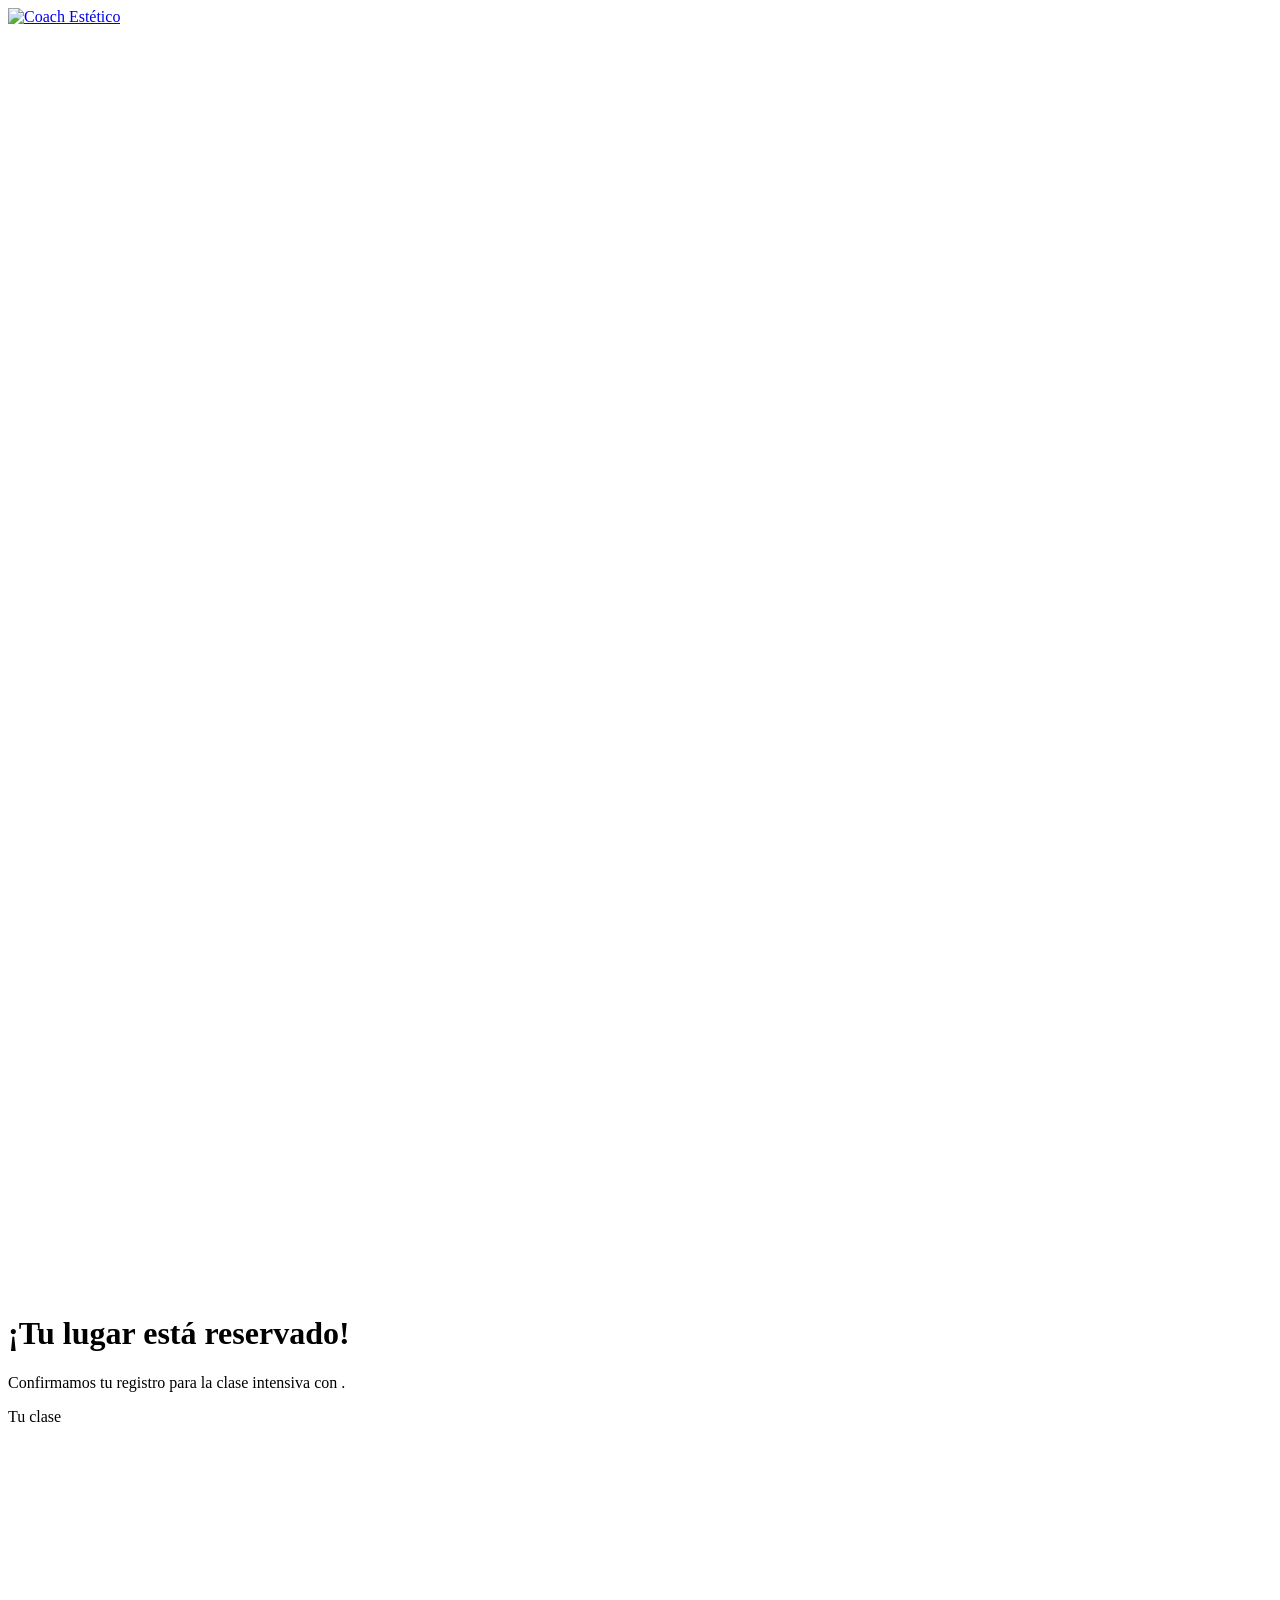
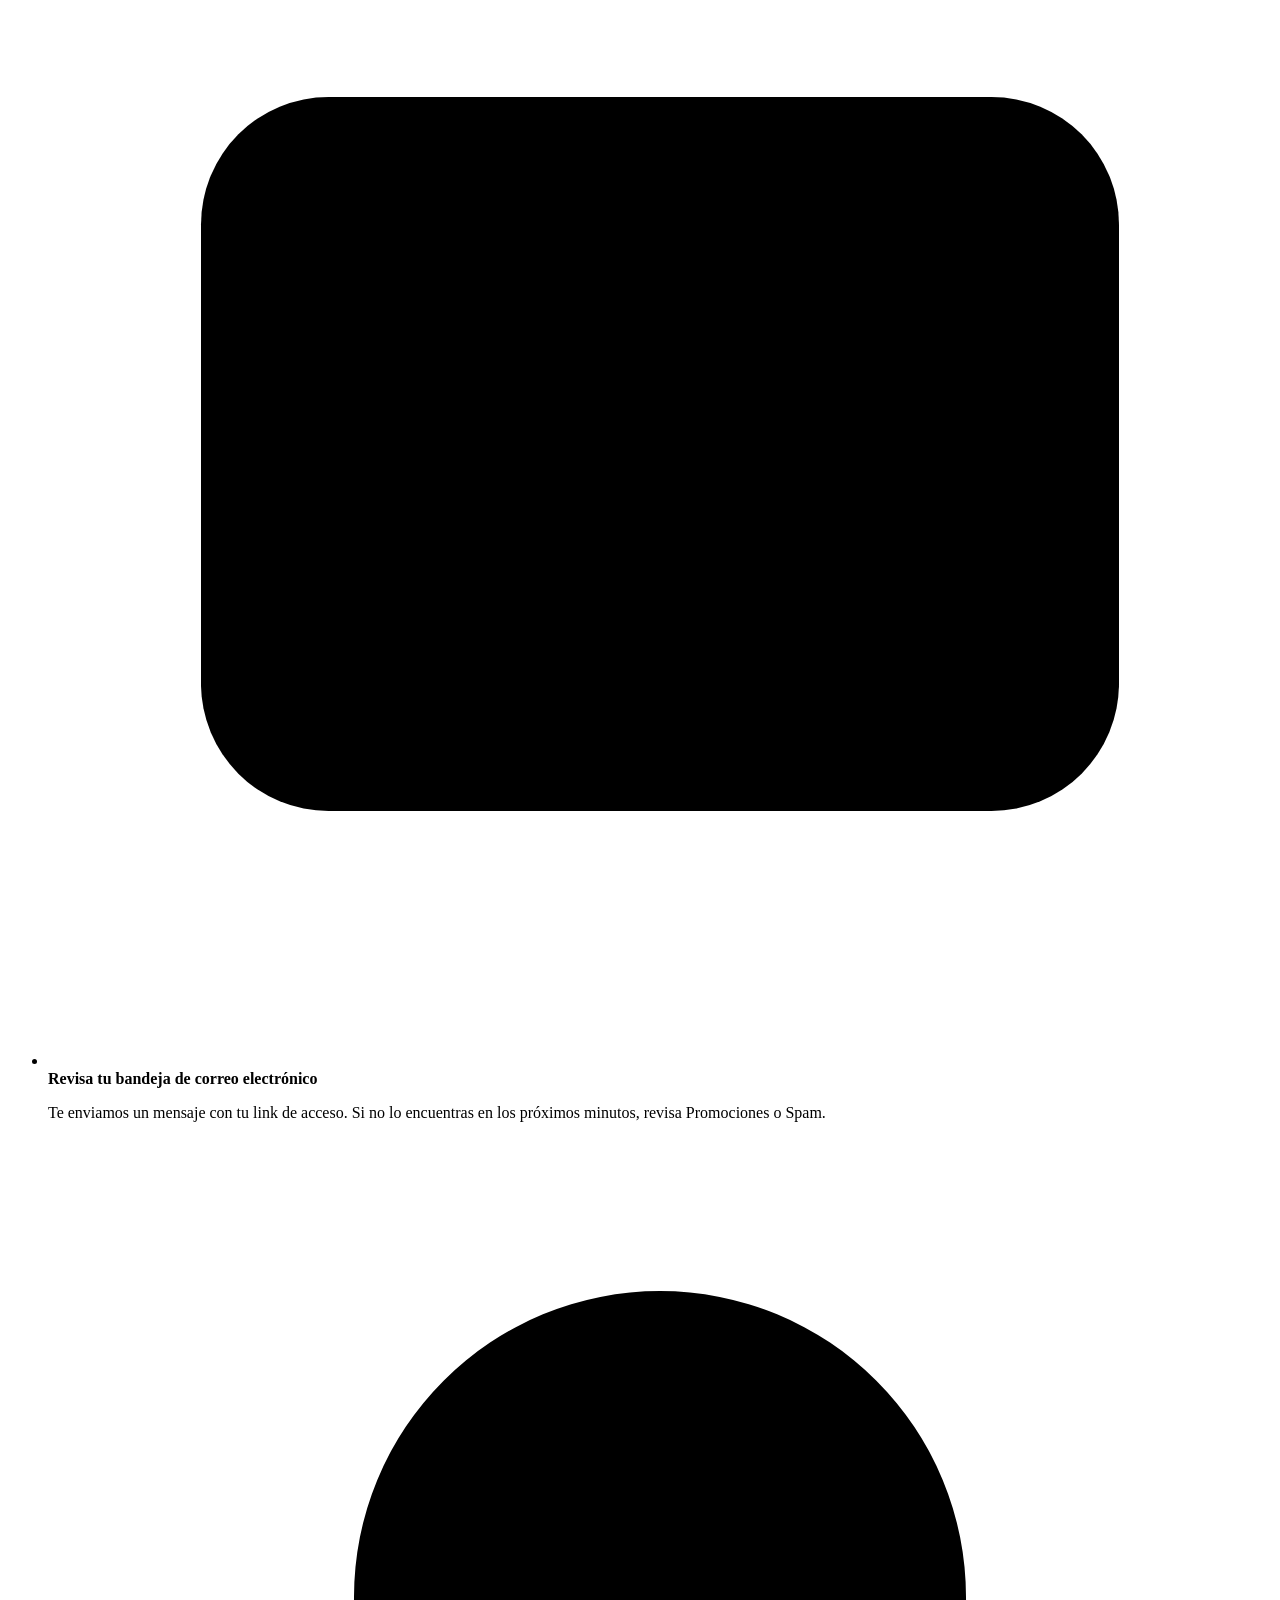
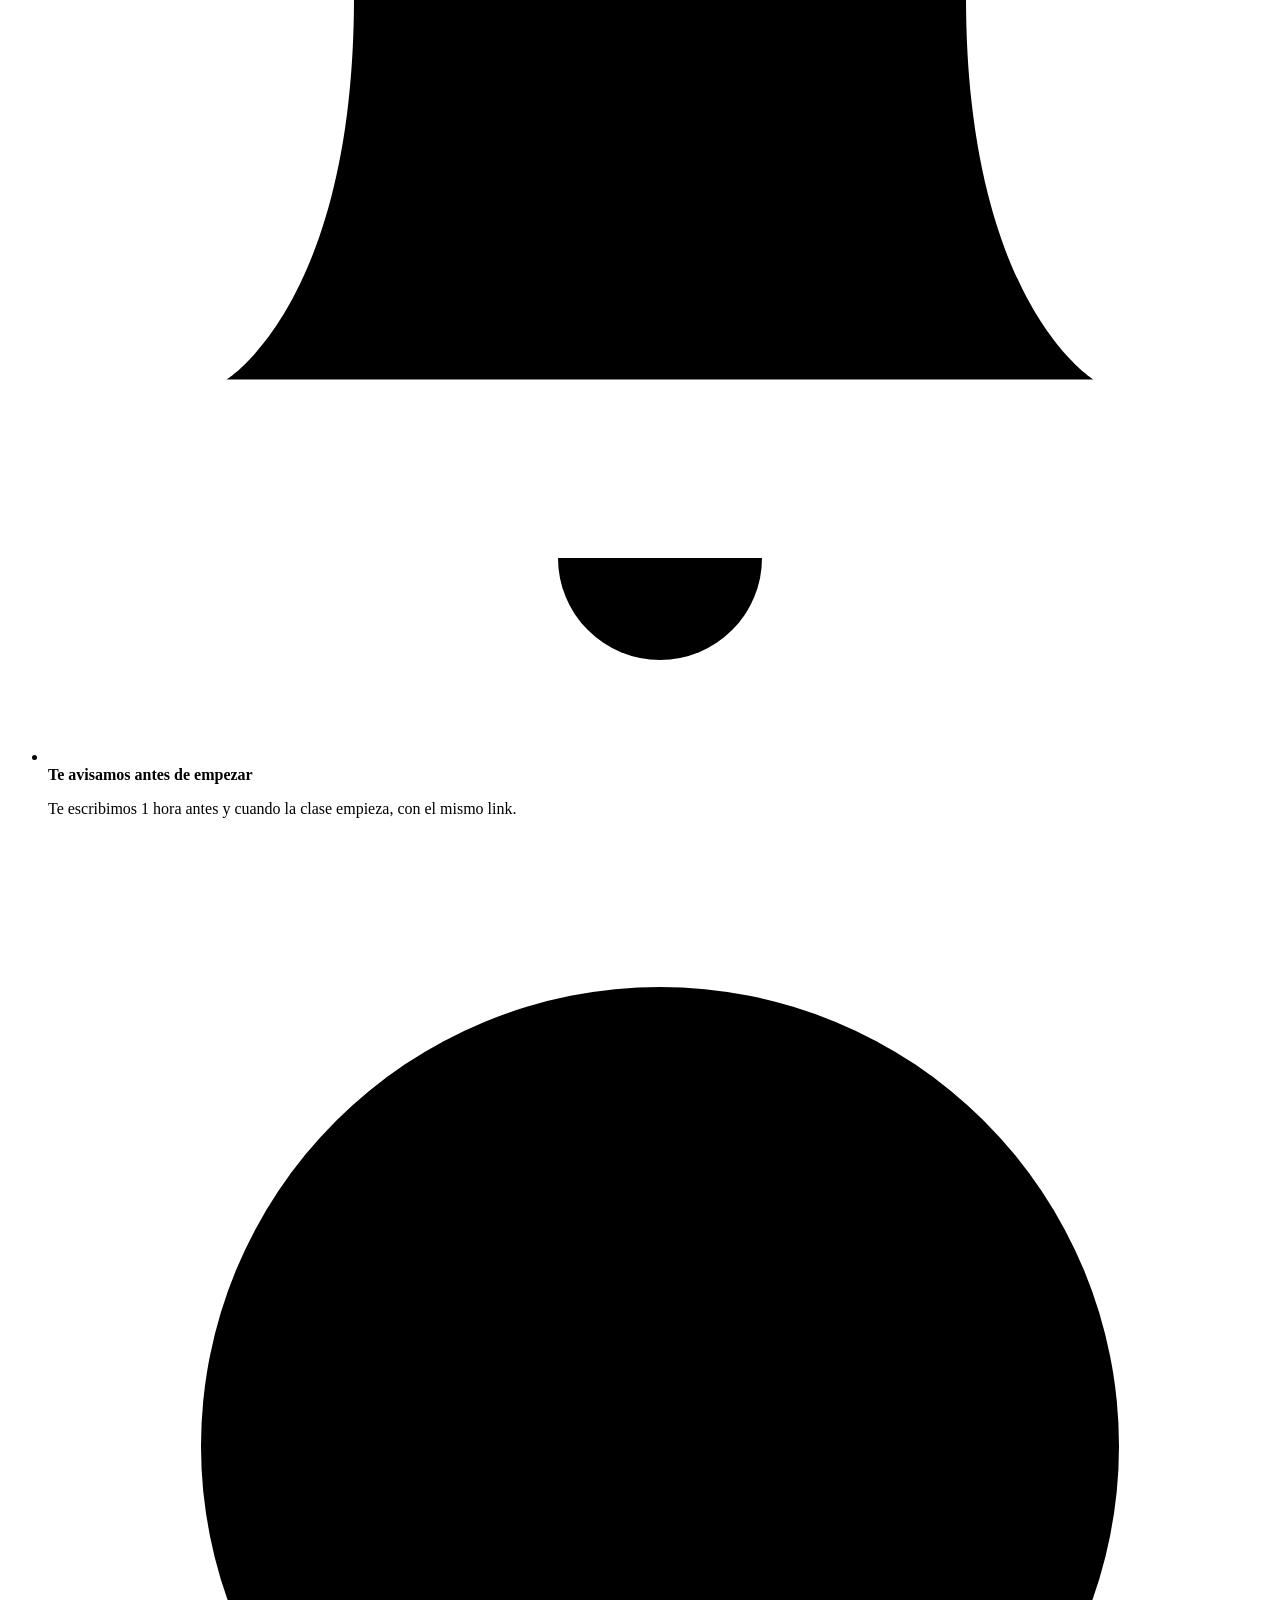
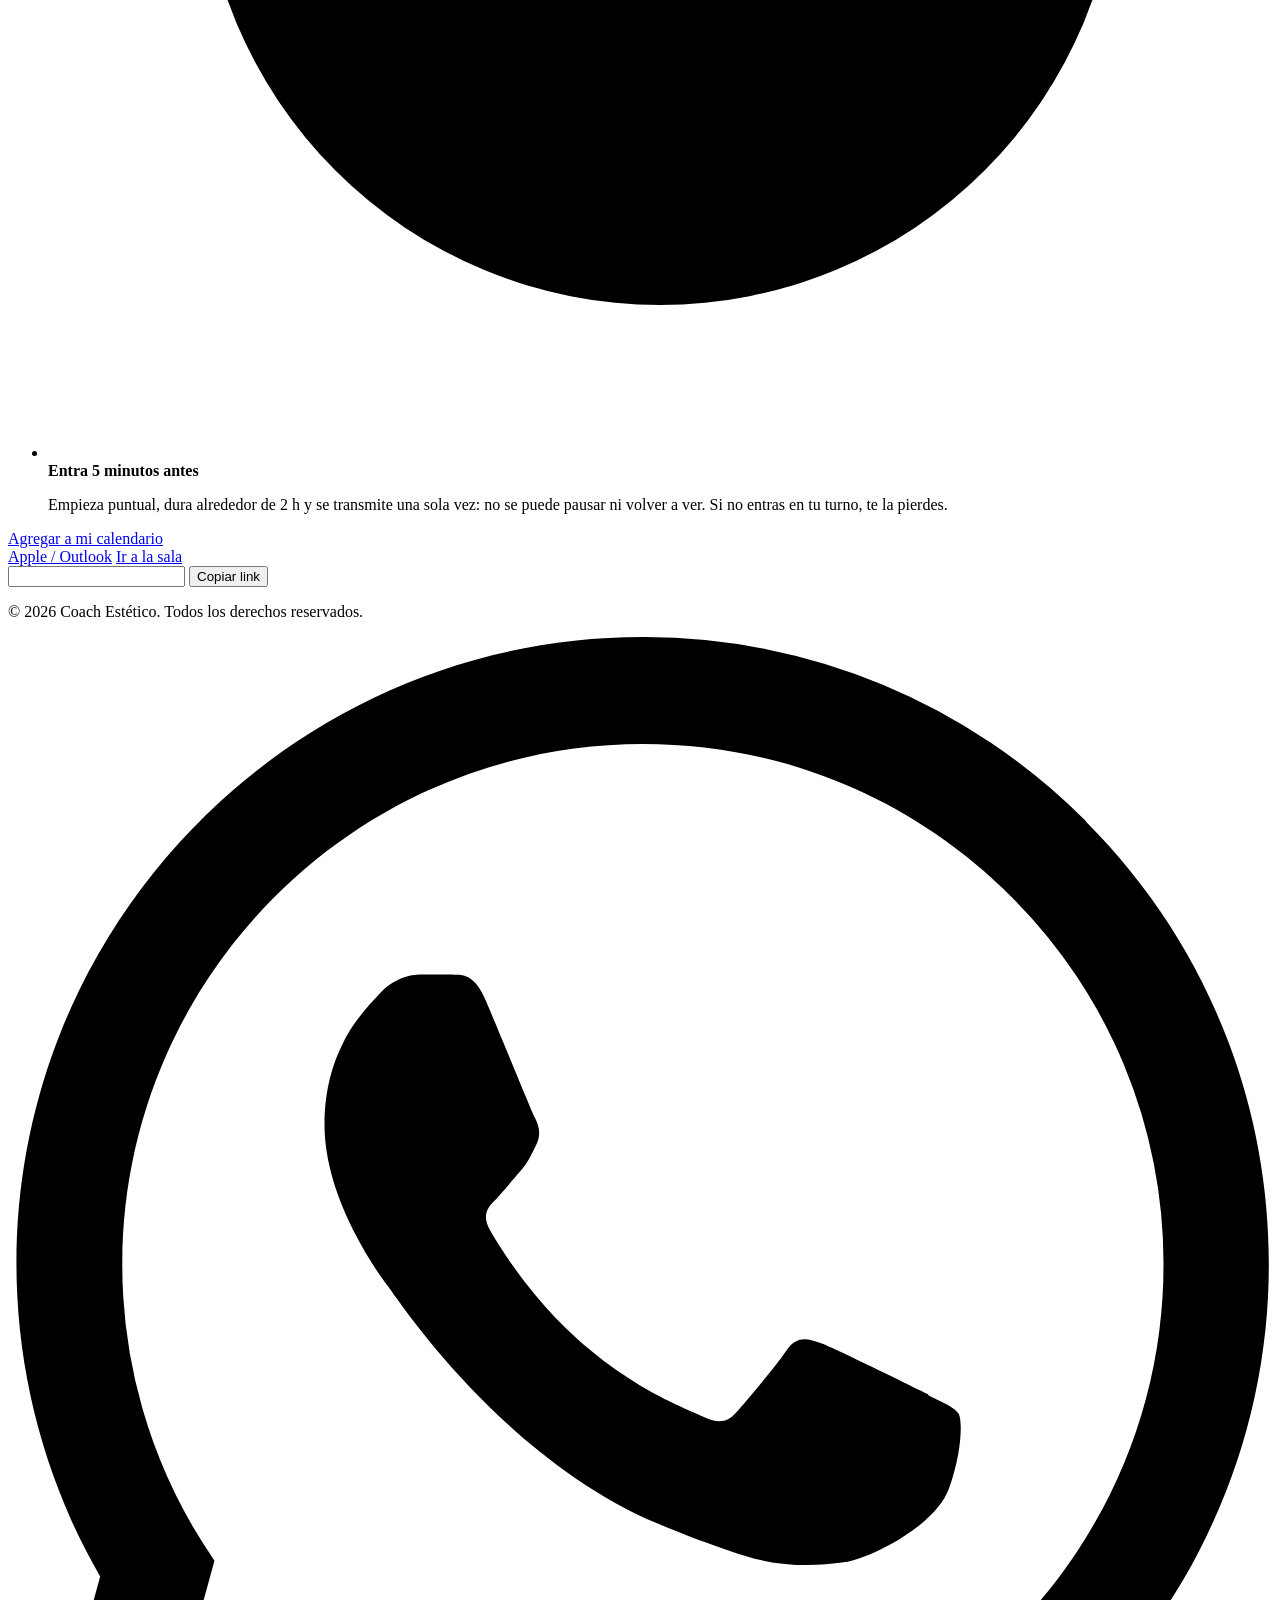
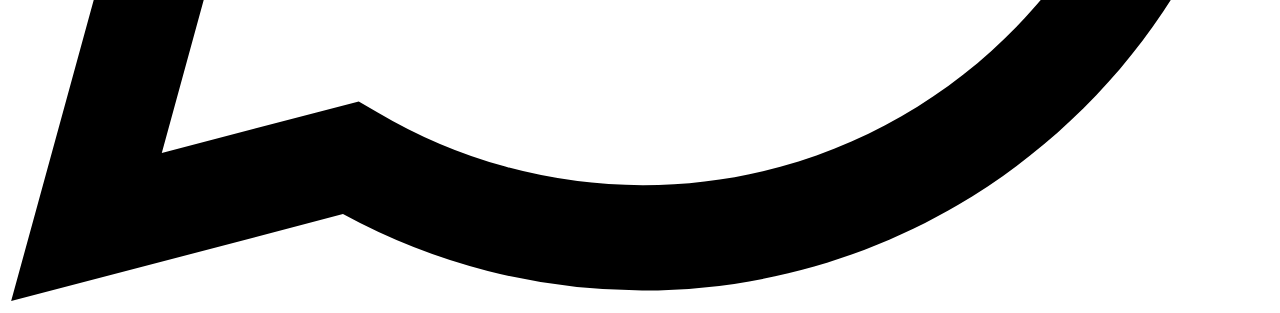
==== confirmacion.html @ 98f8dc7f "Clase intensiva en vez de gratuita (link y textos) Co-Authored-By: Claude Opus 5.5 <noreply@anthropi" ====
<!doctype html>
<html lang="es">
<head>
  <meta charset="utf-8">
  <meta name="viewport" content="width=device-width, initial-scale=1, viewport-fit=cover">
  <title>Lugar reservado | Coach Estético</title>
  <meta name="robots" content="noindex">
  <meta name="theme-color" content="#ece6dd">
  <link rel="preconnect" href="https://fonts.googleapis.com">
  <link rel="preconnect" href="https://fonts.gstatic.com" crossorigin>
  <link rel="stylesheet" href="https://fonts.googleapis.com/css2?family=Plus+Jakarta+Sans:wght@400;500;600;700;800&display=swap">
  <link rel="stylesheet" href="assets/css/estilo.css">
</head>
<body class="confirmacion">

  <main class="tarjeta-confirmacion">
    <a class="marca-chica" href="index.html"><img src="assets/img/logo-coach.png" alt="Coach Estético"></a>

    <div class="icono-ok" aria-hidden="true">
      <svg viewBox="0 0 24 24" fill="none" stroke-width="3" stroke-linecap="round" stroke-linejoin="round"><path d="M5 12.5l4.5 4.5L19 7.5"/></svg>
    </div>

    <h1 id="saludo">¡Tu lugar está reservado!</h1>
    <p class="intro" id="intro">Confirmamos tu registro para la clase intensiva <strong id="titulo-clase"></strong> con <span id="docente"></span>.</p>

    <div class="cuando-caja" id="cuando-caja">
      <span class="etq">Tu clase</span>
      <strong id="cuando"></strong>
      <span class="falta" id="falta"></span>
      <span class="zona" id="zona"></span>
    </div>

    <ul class="avisos">
      <li>
        <span class="icono"><svg viewBox="0 0 24 24"><rect x="3" y="5" width="18" height="14" rx="2.5"/><path d="M3.5 7l8.5 6 8.5-6"/></svg></span>
        <div><strong>Revisa tu bandeja de correo electrónico</strong><p id="paso-correo">Te enviamos un mensaje con tu link de acceso. Si no lo encuentras en los próximos minutos, revisa Promociones o Spam.</p></div>
      </li>
      <li>
        <span class="icono"><svg viewBox="0 0 24 24"><path d="M6 9a6 6 0 0 1 12 0c0 6 2.5 7.5 2.5 7.5h-17S6 15 6 9"/><path d="M10 20a2 2 0 0 0 4 0"/></svg></span>
        <div><strong>Te avisamos antes de empezar</strong><p>Te escribimos 1 hora antes y cuando la clase empieza, con el mismo link.</p></div>
      </li>
      <li>
        <span class="icono"><svg viewBox="0 0 24 24"><circle cx="12" cy="12" r="9"/><path d="M12 7v5l3 2"/></svg></span>
        <div><strong>Entra 5 minutos antes</strong><p id="paso-duracion">Empieza puntual, dura alrededor de 2 h y se transmite una sola vez: no se puede pausar ni volver a ver. Si no entras en tu turno, te la pierdes.</p></div>
      </li>
    </ul>

    <a class="boton pastilla" id="principal" href="#" target="_blank" rel="noopener">Agregar a mi calendario</a>

    <div class="secundarios">
      <a id="google" href="#" target="_blank" rel="noopener" hidden>Google Calendar</a>
      <a id="ics" href="#" download="clase-coach-estetico.ics">Apple / Outlook</a>
      <a id="entrar" href="#">Ir a la sala</a>
    </div>

    <div class="link-sala" id="link-sala">
      <input id="link" readonly aria-label="Tu link de acceso">
      <button id="copiar" type="button">Copiar link</button>
    </div>

    <p class="pie-tarjeta">© 2026 Coach Estético. Todos los derechos reservados.</p>
  </main>

  <a class="wsp-flotante" data-wsp href="#" target="_blank" rel="noopener" aria-label="Escríbenos por WhatsApp">
    <svg viewBox="0 0 24 24" aria-hidden="true"><path d="M17.47 14.38c-.3-.15-1.76-.87-2.03-.97-.27-.1-.47-.15-.67.15-.2.3-.77.97-.94 1.16-.17.2-.35.22-.64.08-.3-.15-1.26-.47-2.39-1.48-.88-.79-1.48-1.76-1.65-2.06-.17-.3-.02-.46.13-.6.13-.14.3-.35.45-.52.15-.17.2-.3.3-.5.1-.2.05-.37-.03-.52-.07-.15-.67-1.61-.92-2.2-.24-.58-.49-.5-.67-.51h-.57c-.2 0-.52.07-.79.37-.27.3-1.04 1.02-1.04 2.48s1.07 2.88 1.21 3.07c.15.2 2.1 3.2 5.08 4.49.71.3 1.26.49 1.7.63.71.22 1.36.19 1.87.12.57-.09 1.76-.72 2-1.41.25-.7.25-1.29.18-1.41-.08-.13-.27-.2-.57-.35m-5.42 7.4h-.01a9.87 9.87 0 0 1-5.03-1.38l-.36-.21-3.74.98 1-3.65-.24-.37a9.86 9.86 0 0 1-1.51-5.26c0-5.45 4.44-9.88 9.89-9.88 2.64 0 5.12 1.03 6.99 2.9a9.83 9.83 0 0 1 2.89 6.99c0 5.45-4.44 9.88-9.88 9.88m8.41-18.3A11.82 11.82 0 0 0 12.05 0C5.5 0 .16 5.34.16 11.89c0 2.1.55 4.14 1.59 5.95L.06 24l6.3-1.65a11.88 11.88 0 0 0 5.68 1.45h.01c6.55 0 11.89-5.34 11.89-11.89 0-3.18-1.24-6.17-3.48-8.41Z"/></svg>
  </a>

  <script src="assets/js/config.js"></script>
  <script src="assets/js/comun.js"></script>
  <script src="assets/js/confirmacion.js"></script>
</body>
</html>
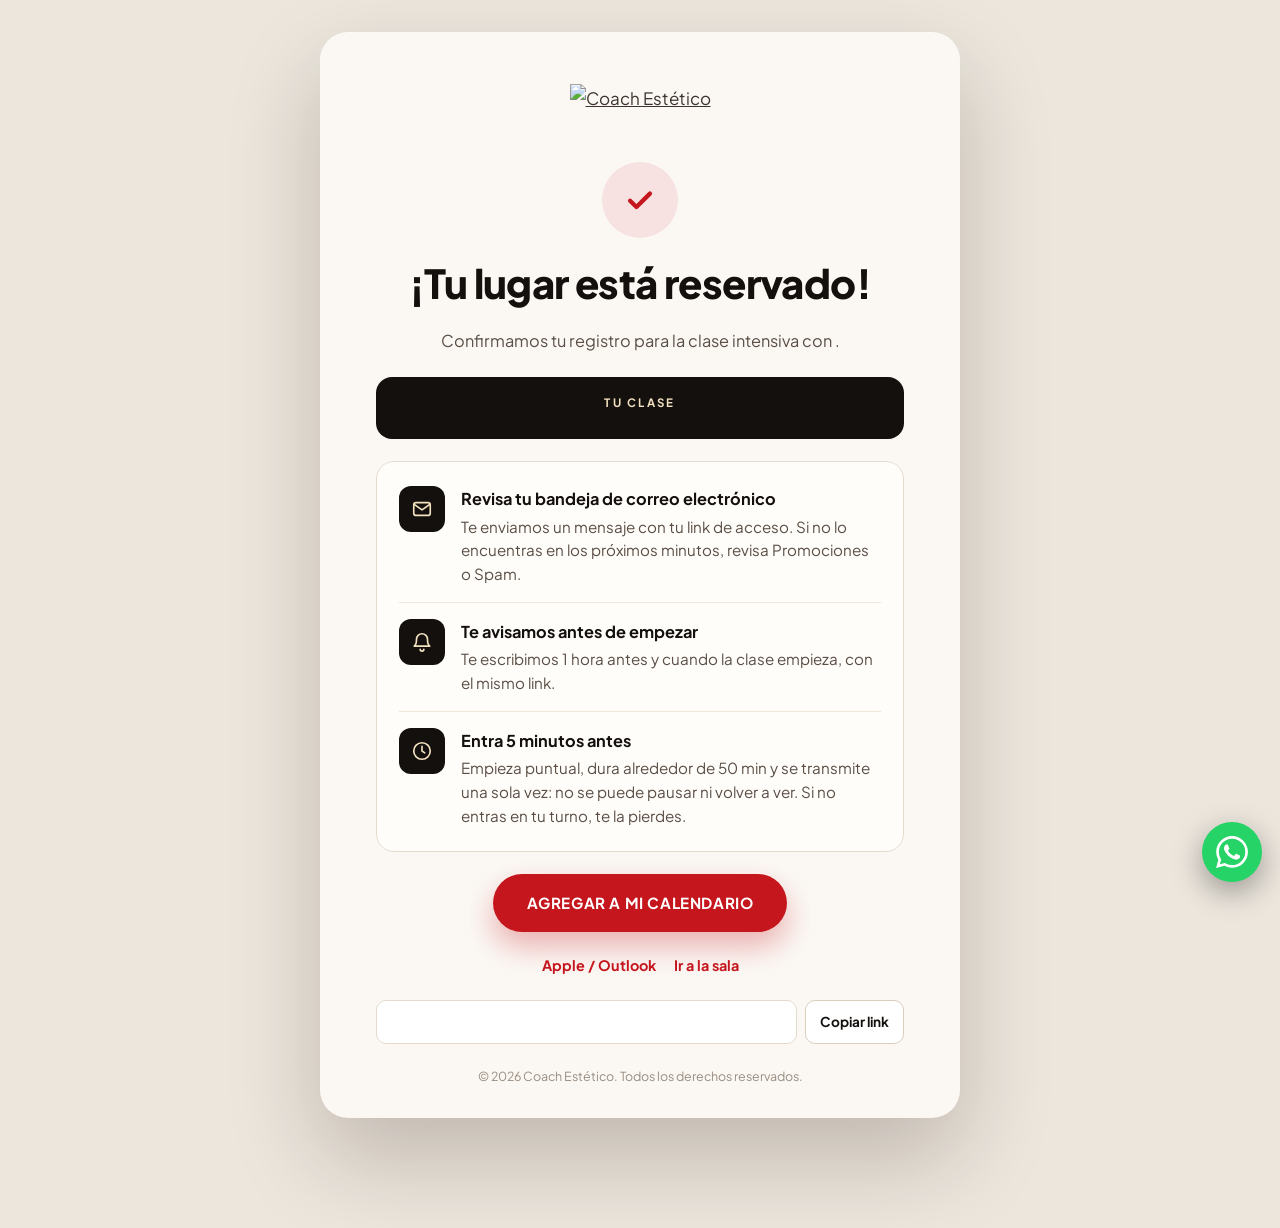
==== commit 4259682b: "Clase nueva: "Lo haces todo bien y la piel no mejora" (video 6zvxaA-vNEE) Video de 48 min, oferta en" ====
--- a/confirmacion.html
+++ b/confirmacion.html
@@ -41,7 +41,7 @@
       </li>
       <li>
         <span class="icono"><svg viewBox="0 0 24 24"><circle cx="12" cy="12" r="9"/><path d="M12 7v5l3 2"/></svg></span>
-        <div><strong>Entra 5 minutos antes</strong><p id="paso-duracion">Empieza puntual, dura alrededor de 2 h y se transmite una sola vez: no se puede pausar ni volver a ver. Si no entras en tu turno, te la pierdes.</p></div>
+        <div><strong>Entra 5 minutos antes</strong><p id="paso-duracion">Empieza puntual, dura alrededor de 50 min y se transmite una sola vez: no se puede pausar ni volver a ver. Si no entras en tu turno, te la pierdes.</p></div>
       </li>
     </ul>
 
--- a/assets/css/estilo.css
+++ b/assets/css/estilo.css
@@ -0,0 +1,375 @@
+/* Estilo de las tres páginas: negro del banner, crema y rojo de Coach Estético. */
+:root {
+  --negro: #080506;
+  --negro-2: #120d0d;
+  --panel: #19120f;
+  --linea: rgba(243, 226, 191, 0.16);
+  --linea-fuerte: rgba(243, 226, 191, 0.38);
+  --blanco: #ffffff;
+  --texto: #f2ede6;
+  --suave: #c9bfb1;
+  --crema: #f3e2bf;
+  --rojo: #c4161c;
+  --rojo-claro: #de2a2f;
+  --verde-wsp: #25d366;
+  --campo: #faf6ef;
+  --campo-texto: #1d1512;
+  --sans: "Plus Jakarta Sans", "Segoe UI", Roboto, Arial, sans-serif;
+  --marca: "Playfair Display", Georgia, "Times New Roman", serif;
+  --radio: 16px;
+  --ancho: 1140px;
+  color-scheme: dark;
+}
+
+* { box-sizing: border-box; }
+[hidden] { display: none !important; }
+html { scroll-behavior: smooth; }
+body {
+  margin: 0;
+  background: var(--negro);
+  color: var(--texto);
+  font-family: var(--sans);
+  font-size: 17px;
+  line-height: 1.65;
+  -webkit-font-smoothing: antialiased;
+}
+img { max-width: 100%; display: block; }
+a { color: inherit; }
+h1, h2, h3 { font-family: var(--sans); color: var(--blanco); line-height: 1.15; margin: 0; text-wrap: balance; font-weight: 800; letter-spacing: -0.015em; }
+p { margin: 0; }
+.solo-lector { position: absolute; width: 1px; height: 1px; overflow: hidden; clip: rect(0 0 0 0); white-space: nowrap; }
+.contenedor { width: 100%; max-width: var(--ancho); margin-inline: auto; padding-inline: 20px; }
+
+.etiqueta {
+  display: inline-block; padding: 5px 14px;
+  border: 1px solid var(--linea-fuerte);
+  font-size: 0.74rem; font-weight: 700; letter-spacing: 0.2em; text-transform: uppercase; color: var(--blanco);
+}
+.etiqueta.roja { background: var(--rojo); border-color: var(--rojo); }
+.crema { color: var(--crema); }
+
+/* Botones */
+.boton {
+  display: inline-flex; align-items: center; justify-content: center; gap: 10px;
+  min-height: 54px; padding: 12px 28px;
+  border: 0; border-radius: 12px;
+  background: var(--rojo); color: var(--blanco);
+  font: 700 1rem/1.2 var(--sans); text-decoration: none; text-align: center;
+  cursor: pointer; transition: background 0.15s, transform 0.15s, box-shadow 0.15s;
+}
+.boton:hover { background: var(--rojo-claro); }
+.boton:active { transform: translateY(1px); }
+.boton[disabled] { opacity: 0.6; cursor: progress; }
+.boton.ancho { width: 100%; }
+.boton.borde { background: transparent; border: 1px solid var(--linea-fuerte); color: var(--crema); }
+.boton.borde:hover { background: rgba(243, 226, 191, 0.08); }
+.boton.wsp { background: #1f9d55; }
+.boton.wsp:hover { background: #22b05f; }
+.boton.crema-fondo { background: var(--crema); color: var(--negro); }
+.boton.crema-fondo:hover { background: #fff1d6; }
+
+/* WhatsApp fijo abajo a la derecha */
+.wsp-flotante {
+  position: fixed; z-index: 50;
+  right: 18px; bottom: calc(18px + env(safe-area-inset-bottom, 0px));
+  width: 60px; height: 60px; border-radius: 50%;
+  display: grid; place-items: center;
+  background: var(--verde-wsp); color: #fff;
+  box-shadow: 0 10px 30px rgba(0, 0, 0, 0.35);
+  transition: transform 0.15s;
+}
+.wsp-flotante:hover { transform: scale(1.06); }
+.wsp-flotante svg { width: 32px; height: 32px; fill: currentColor; }
+
+/* ---------- Registro: banner y formulario ---------- */
+.portada { position: relative; background: var(--negro); }
+.portada .banner { width: 100%; aspect-ratio: 1.6; overflow: hidden; }
+.portada .banner img { width: 100%; height: 100%; object-fit: cover; object-position: 14% 50%; }
+.portada .formulario-caja { padding: 0 16px 40px; margin-top: -8px; }
+
+@media (min-width: 760px) {
+  .portada .banner { aspect-ratio: 1.9; }
+  .portada .banner img { object-position: 10% 50%; }
+  .portada .formulario-caja { max-width: 520px; margin: -40px auto 0; position: relative; }
+}
+
+/* Escritorio: el alto del banner se limita para que la foto nunca quede debajo del formulario */
+@media (min-width: 1240px) {
+  .portada {
+    --alto-banner: min(calc((100vw - 470px) / 1.7), calc(100vw / 2.734));
+    min-height: max(520px, var(--alto-banner));
+    display: flex; align-items: center; justify-content: flex-end;
+  }
+  .portada .banner { position: absolute; inset: 0; aspect-ratio: auto; display: flex; align-items: center; }
+  .portada .banner img {
+    width: auto; height: var(--alto-banner); max-width: none; object-fit: initial;
+    -webkit-mask-image: linear-gradient(to bottom, transparent, #000 6%, #000 94%, transparent);
+    mask-image: linear-gradient(to bottom, transparent, #000 6%, #000 94%, transparent);
+  }
+  .portada .formulario-caja { position: relative; width: 400px; max-width: none; margin: 24px max(48px, 5vw) 24px 0; padding: 0; }
+}
+
+.formulario {
+  background: rgba(14, 9, 9, 0.92);
+  border: 1px solid var(--linea);
+  border-radius: 20px;
+  padding: 26px 22px 22px;
+  box-shadow: 0 30px 80px rgba(0, 0, 0, 0.55);
+  backdrop-filter: blur(6px);
+}
+.formulario h2 { font-size: 1.45rem; margin-bottom: 4px; }
+.formulario .bajada { color: var(--suave); font-size: 0.92rem; margin-bottom: 18px; }
+.campos { display: grid; gap: 12px; }
+.campo label { display: block; font-size: 0.82rem; font-weight: 600; color: var(--suave); margin-bottom: 5px; }
+.campo input, .campo select, .selector-horario {
+  width: 100%; min-height: 50px;
+  border: 1px solid transparent; border-radius: 10px;
+  background: var(--campo); color: var(--campo-texto);
+  font: 500 1rem var(--sans);
+  padding: 10px 14px;
+}
+.campo input::placeholder { color: #8a7c70; }
+.campo input:focus, .campo select:focus, .selector-horario:focus { outline: 2px solid var(--crema); outline-offset: 1px; }
+.campo.error input, .campo.error .selector-horario { border-color: var(--rojo-claro); box-shadow: 0 0 0 2px rgba(222, 42, 47, 0.35); }
+.campo .aviso { display: none; color: #ff9a9c; font-size: 0.82rem; margin-top: 4px; }
+.campo.error .aviso { display: block; }
+.telefono { display: grid; grid-template-columns: 112px 1fr; gap: 8px; }
+.telefono select { padding-inline: 10px; }
+.trampa { position: absolute; left: -9999px; width: 1px; height: 1px; opacity: 0; }
+
+.horario { position: relative; }
+.selector-horario { display: flex; align-items: center; justify-content: space-between; gap: 10px; text-align: left; cursor: pointer; }
+.selector-horario .elegido { display: grid; line-height: 1.3; }
+.selector-horario .elegido strong { font-weight: 700; }
+.selector-horario .elegido small { color: var(--rojo); font-weight: 700; font-size: 0.82rem; }
+.selector-horario .elegido small.lejos { color: #6d5d52; }
+.selector-horario .flecha { flex: none; width: 10px; height: 10px; border-right: 2px solid currentColor; border-bottom: 2px solid currentColor; transform: rotate(45deg) translateY(-3px); }
+.lista-horarios {
+  position: absolute; z-index: 20; left: 0; right: 0; top: calc(100% + 6px);
+  margin: 0; padding: 6px; list-style: none;
+  background: var(--campo); color: var(--campo-texto);
+  border-radius: 12px; box-shadow: 0 18px 50px rgba(0, 0, 0, 0.5);
+}
+.lista-horarios li { display: grid; padding: 9px 12px; border-radius: 8px; cursor: pointer; line-height: 1.3; }
+.lista-horarios li strong { font-weight: 700; }
+.lista-horarios li small { color: #6d5d52; font-size: 0.82rem; }
+.lista-horarios li.pronto small { color: var(--rojo); font-weight: 700; }
+.lista-horarios li[aria-selected="true"], .lista-horarios li:hover, .lista-horarios li.activo { background: #ece2d1; }
+.zona { font-size: 0.78rem; color: var(--suave); margin-top: 5px; }
+.legal { font-size: 0.76rem; color: var(--suave); margin-top: 12px; line-height: 1.45; }
+
+/* Aviso de único turno */
+.aviso-turno {
+  position: fixed; inset: 0; z-index: 100; display: grid; place-items: center; padding: 16px;
+  background: rgba(4, 2, 2, 0.78); backdrop-filter: blur(4px);
+}
+.aviso-caja {
+  width: 100%; max-width: 440px; display: grid; gap: 14px; justify-items: start;
+  background: #140e0d; border: 1px solid var(--linea-fuerte); border-radius: 20px; padding: 28px 24px 24px;
+  box-shadow: 0 30px 90px rgba(0, 0, 0, 0.6); animation: aparecer 0.25s ease-out;
+}
+.aviso-caja h2 { font-size: 1.6rem; }
+.aviso-caja p { color: var(--texto); font-size: 1rem; }
+.aviso-caja strong { color: var(--blanco); }
+.aviso-horario { width: 100%; padding: 12px 16px; border-radius: 12px; background: var(--campo); color: var(--campo-texto) !important; font-weight: 700; font-size: 1.05rem; }
+.aviso-botones { display: grid; gap: 10px; width: 100%; margin-top: 4px; }
+
+/* ---------- Secciones ---------- */
+.seccion { padding-block: clamp(56px, 8vw, 100px); border-top: 1px solid var(--linea); }
+.seccion.oscura { background: var(--negro-2); }
+.seccion .encabezado { display: grid; gap: 16px; max-width: 760px; margin-bottom: 32px; }
+.seccion h2 { font-size: clamp(1.9rem, 3.6vw, 2.75rem); }
+.texto-largo { display: grid; gap: 16px; max-width: 64ch; font-size: 1.08rem; }
+.cta-seccion { margin-top: 36px; }
+
+.dos-columnas { display: grid; gap: 40px; align-items: center; }
+@media (min-width: 900px) { .dos-columnas { grid-template-columns: minmax(0, 0.9fr) minmax(0, 1.1fr); gap: 64px; } }
+
+/* Lo que vas a ver: foto al costado y lista corta */
+.visual { margin: 0; border-radius: 20px; overflow: hidden; aspect-ratio: 4 / 5; max-width: 460px; width: 100%; justify-self: center; border: 1px solid var(--linea); }
+.visual img { width: 100%; height: 100%; object-fit: cover; object-position: 50% 40%; }
+.vas-a-ver .titulos { display: grid; gap: 16px; margin-bottom: 26px; }
+.escenarios { display: grid; margin: 0; padding: 0; list-style: none; }
+.escenarios li {
+  display: grid; grid-template-columns: 52px 1fr; align-items: center; gap: 12px;
+  padding: 15px 0; border-bottom: 1px solid var(--linea); font-size: 1.1rem; font-weight: 600; color: var(--blanco);
+}
+.escenarios li:first-child { border-top: 1px solid var(--linea); }
+.escenarios .numero { font-size: 1.05rem; font-weight: 800; color: var(--rojo-claro); font-variant-numeric: tabular-nums; }
+
+.para-ti { display: grid; gap: 14px; margin: 0; padding: 0; list-style: none; max-width: 760px; }
+.para-ti li { position: relative; padding-left: 34px; font-size: 1.08rem; }
+.para-ti li::before {
+  content: ""; position: absolute; left: 0; top: 0.45em; width: 16px; height: 8px;
+  border-left: 2.5px solid var(--crema); border-bottom: 2.5px solid var(--crema); transform: rotate(-45deg);
+}
+
+/* Quién te enseña: foto sin fondo sobre el negro, con un brillo rojo detrás y el corte de abajo difuminado */
+.foto-docente { position: relative; max-width: 440px; width: 100%; justify-self: center; }
+.foto-docente::before { content: ""; position: absolute; inset: 8% 4% 0; background: radial-gradient(circle at 50% 42%, rgba(196, 22, 28, 0.32), transparent 66%); }
+.foto-docente img {
+  position: relative; width: 100%; height: auto;
+  -webkit-mask-image: linear-gradient(to bottom, #000 74%, transparent 100%);
+  mask-image: linear-gradient(to bottom, #000 74%, transparent 100%);
+}
+.docente .datos { display: grid; gap: 16px; max-width: 58ch; font-size: 1.08rem; }
+.docente .datos h2 { font-size: clamp(2rem, 3.8vw, 2.9rem); }
+.docente .rol { color: var(--crema); letter-spacing: 0.18em; text-transform: uppercase; font-size: 0.8rem; font-weight: 700; }
+
+/* Cierre con el formulario otra vez */
+.cierre-texto { display: grid; gap: 22px; justify-items: start; }
+.cierre-texto .frase { font-size: clamp(1.8rem, 3.6vw, 2.7rem); font-weight: 800; color: var(--blanco); line-height: 1.2; letter-spacing: -0.015em; max-width: 20ch; text-wrap: balance; }
+.cierre-texto .frase em { color: var(--crema); font-style: normal; }
+.datos-rapidos { margin: 0; padding: 0; list-style: none; display: flex; flex-wrap: wrap; gap: 10px; }
+.datos-rapidos li { padding: 8px 14px; border: 1px solid var(--linea-fuerte); border-radius: 999px; font-size: 0.9rem; font-weight: 600; color: var(--crema); }
+.cierre .formulario-caja { width: 100%; max-width: 440px; justify-self: center; }
+@media (min-width: 900px) { .cierre .dos-columnas { grid-template-columns: minmax(0, 1fr) 420px; } .cierre .formulario-caja { justify-self: end; } }
+
+.preguntas { display: grid; gap: 10px; max-width: 760px; }
+.preguntas details { border: 1px solid var(--linea); border-radius: 12px; background: var(--panel); }
+.preguntas summary { cursor: pointer; padding: 16px 20px; font-weight: 700; list-style: none; display: flex; justify-content: space-between; gap: 16px; }
+.preguntas summary::-webkit-details-marker { display: none; }
+.preguntas summary::after { content: "+"; color: var(--crema); font-size: 1.3rem; line-height: 1; }
+.preguntas details[open] summary::after { content: "–"; }
+.preguntas details p { padding: 0 20px 18px; }
+
+.pie { padding-block: 32px 96px; border-top: 1px solid var(--linea); color: var(--suave); font-size: 0.86rem; }
+
+/* ---------- Confirmación (tarjeta clara) ---------- */
+body.confirmacion { background: #ece6dd; color: #3d342e; min-height: 100vh; display: grid; place-items: center; padding: 32px 16px 110px; }
+.tarjeta-confirmacion {
+  width: 100%; max-width: 640px; background: #fbf8f4; border-radius: 28px;
+  padding: clamp(28px, 6vw, 52px) clamp(20px, 6vw, 56px) 32px;
+  box-shadow: 0 40px 90px rgba(40, 25, 15, 0.22);
+  display: grid; gap: 22px; justify-items: center; text-align: center;
+}
+.marca-chica { display: inline-flex; }
+.marca-chica img { height: 56px; width: auto; }
+.icono-ok { width: 76px; height: 76px; border-radius: 50%; background: #f8e1e1; display: grid; place-items: center; }
+.icono-ok svg { width: 34px; height: 34px; stroke: var(--rojo); }
+.tarjeta-confirmacion h1 { color: #14100e; font-size: clamp(1.8rem, 4.6vw, 2.5rem); }
+.tarjeta-confirmacion .intro { max-width: 46ch; color: #5a4e45; font-size: 1.02rem; }
+.tarjeta-confirmacion .intro strong { color: #14100e; }
+.cuando-caja { display: grid; gap: 2px; padding: 16px 24px; border-radius: 16px; background: #14100e; color: #f2ede6; width: 100%; }
+.cuando-caja .etq { font-size: 0.72rem; letter-spacing: 0.2em; text-transform: uppercase; font-weight: 700; color: var(--crema); }
+.cuando-caja strong { font-size: clamp(1.15rem, 3.4vw, 1.45rem); color: #fff; }
+.cuando-caja .falta { color: #f3c9c9; font-weight: 600; font-size: 0.95rem; }
+.cuando-caja .zona { color: #b7aa9a; }
+.avisos { width: 100%; margin: 0; padding: 8px 22px; list-style: none; border: 1px solid #e4dbcf; border-radius: 18px; background: #fffdfa; text-align: left; }
+.avisos li { display: grid; grid-template-columns: 46px 1fr; gap: 16px; padding: 16px 0; }
+.avisos li + li { border-top: 1px solid #eee6db; }
+.avisos .icono { width: 46px; height: 46px; border-radius: 12px; background: #14100e; display: grid; place-items: center; }
+.avisos .icono svg { width: 22px; height: 22px; stroke: var(--crema); fill: none; stroke-width: 1.8; stroke-linecap: round; stroke-linejoin: round; }
+.avisos strong { display: block; color: #14100e; font-size: 1.02rem; margin-bottom: 2px; }
+.avisos p { color: #5a4e45; font-size: 0.95rem; line-height: 1.55; }
+.boton.pastilla { border-radius: 999px; padding-inline: 34px; min-height: 58px; text-transform: uppercase; letter-spacing: 0.04em; font-size: 0.95rem; box-shadow: 0 14px 30px rgba(196, 22, 28, 0.32); }
+.secundarios { display: flex; flex-wrap: wrap; justify-content: center; gap: 6px 18px; font-size: 0.9rem; font-weight: 700; }
+.secundarios a { color: var(--rojo); text-decoration: none; }
+.secundarios a:hover { text-decoration: underline; }
+.link-sala { display: grid; grid-template-columns: 1fr auto; gap: 8px; width: 100%; }
+.link-sala input { min-height: 44px; border-radius: 10px; border: 1px solid #e4dbcf; background: #fff; color: #5a4e45; padding: 8px 12px; font: 0.82rem var(--sans); min-width: 0; }
+.link-sala button { min-height: 44px; border-radius: 10px; border: 1px solid #d9cdbd; background: #fff; color: #14100e; font: 700 0.85rem var(--sans); padding: 0 14px; cursor: pointer; }
+.pie-tarjeta { font-size: 0.78rem; color: #9a8d80; }
+@media (max-width: 480px) {
+  body.confirmacion { padding: 14px 10px 100px; }
+  .tarjeta-confirmacion { padding: 26px 16px 24px; border-radius: 22px; gap: 18px; }
+  .avisos { padding: 2px 14px; }
+  .avisos li { grid-template-columns: 38px 1fr; gap: 12px; }
+  .avisos .icono { width: 38px; height: 38px; border-radius: 10px; }
+  .avisos .icono svg { width: 19px; height: 19px; }
+  .boton.pastilla { width: 100%; padding-inline: 20px; }
+}
+
+/* ---------- Sala ---------- */
+.barra { display: flex; justify-content: space-between; align-items: center; gap: 16px; padding-block: 18px; border-bottom: 1px solid var(--linea); }
+.marca { font: 800 1.1rem var(--sans); color: var(--blanco); text-decoration: none; display: inline-flex; }
+.marca span { color: var(--rojo-claro); }
+.marca img { height: 46px; width: auto; }
+.logo-panel { height: 58px; width: auto; }
+.sala-pagina { min-height: 100vh; display: grid; grid-template-rows: auto 1fr; }
+.sala { display: grid; gap: 20px; align-content: start; padding-block: 20px 40px; width: 100%; max-width: 1480px; margin-inline: auto; padding-inline: 16px; }
+@media (min-width: 1024px) { .sala { grid-template-columns: minmax(0, 1fr) 360px; gap: 24px; padding-inline: 24px; } }
+
+.pantalla { position: relative; width: 100%; aspect-ratio: 16 / 9; background: #000; border-radius: 14px; overflow: hidden; }
+.pantalla video, .pantalla iframe { position: absolute; inset: 0; width: 100%; height: 100%; border: 0; background: #000; }
+.pantalla .bloqueo { position: absolute; inset: 0; }
+.pantalla:fullscreen { border-radius: 0; aspect-ratio: auto; }
+.capa {
+  position: absolute; inset: 0; display: grid; place-items: center; text-align: center; padding: 24px;
+  background: radial-gradient(ellipse at center, rgba(8, 5, 6, 0.72), rgba(8, 5, 6, 0.94));
+}
+.capa .contenido { display: grid; gap: 14px; justify-items: center; max-width: 560px; }
+.capa h2 { font-size: clamp(1.3rem, 2.6vw, 2rem); }
+.capa.con-fondo { background-size: cover; background-position: 95% 40%; }
+.capa.con-fondo::before { content: ""; position: absolute; inset: 0; background: rgba(8, 5, 6, 0.86); }
+.capa.con-fondo .contenido { position: relative; }
+@media (max-width: 700px) {
+  .pantalla.con-capa { aspect-ratio: auto; min-height: 56.25vw; }
+  .pantalla.con-capa .capa:not([hidden]) { position: relative; inset: auto; min-height: 56.25vw; padding-block: 28px; }
+}
+.reloj { font-weight: 800; font-size: clamp(2.6rem, 7vw, 4.6rem); color: var(--crema); font-variant-numeric: tabular-nums; line-height: 1; letter-spacing: 0.01em; }
+.sonido-ok { color: #8fd6a8; font-size: 0.9rem; }
+.botones-pantalla { position: absolute; right: 12px; bottom: 12px; display: flex; gap: 8px; z-index: 3; }
+.mini {
+  display: inline-flex; align-items: center; gap: 8px; min-height: 38px; padding: 6px 14px;
+  border: 1px solid rgba(255, 255, 255, 0.3); border-radius: 999px; background: rgba(0, 0, 0, 0.55); color: #fff;
+  font: 700 0.82rem var(--sans); cursor: pointer; text-decoration: none;
+}
+.mini:hover { background: rgba(0, 0, 0, 0.8); }
+.mini.rojo { background: var(--rojo); border-color: var(--rojo); }
+.chip-oferta { position: absolute; left: 12px; bottom: 12px; z-index: 3; }
+
+.titulo-sala { display: grid; gap: 4px; margin-top: 14px; }
+.titulo-sala h1 { font-size: clamp(1.15rem, 2vw, 1.5rem); font-weight: 800; }
+.titulo-sala p { color: var(--suave); font-size: 0.92rem; }
+
+.lateral { border: 1px solid var(--linea); border-radius: 14px; background: var(--panel); padding: 24px 22px; display: grid; gap: 22px; align-content: start; }
+@media (min-width: 1024px) { .lateral { position: sticky; top: 20px; } }
+.logo-bootcamp { text-align: center; display: grid; gap: 8px; justify-items: center; padding-bottom: 20px; border-bottom: 1px solid var(--linea); }
+.logo-bootcamp .palabra { font-family: var(--marca); font-weight: 800; color: var(--blanco); letter-spacing: 0.04em; font-size: 1.05rem; }
+.logo-bootcamp .raya { width: 46px; height: 2px; background: var(--rojo); }
+.logo-bootcamp .nombre { font-family: var(--marca); font-weight: 800; font-size: 1.9rem; line-height: 1.02; color: var(--blanco); text-transform: uppercase; }
+.logo-bootcamp .nombre span { color: var(--crema); display: block; }
+.logo-bootcamp .fechas { font-size: 0.74rem; font-weight: 600; letter-spacing: 0.2em; text-transform: uppercase; color: var(--suave); }
+.logo-bootcamp img { width: 100%; max-width: 280px; height: auto; }
+.panel-clase { display: grid; gap: 14px; justify-items: start; }
+.panel-clase .con { color: var(--texto); font-size: 0.95rem; }
+.consejos { margin: 0; padding: 14px 0 0; list-style: none; display: grid; gap: 10px; border-top: 1px solid var(--linea); width: 100%; font-size: 0.9rem; color: var(--suave); }
+.consejos li { position: relative; padding-left: 18px; }
+.consejos li::before { content: ""; position: absolute; left: 0; top: 0.6em; width: 6px; height: 6px; border-radius: 50%; background: var(--rojo-claro); }
+
+.oferta { display: grid; gap: 16px; animation: aparecer 0.5s ease-out; }
+@keyframes aparecer { from { opacity: 0; transform: translateY(10px); } to { opacity: 1; transform: none; } }
+.oferta .precios { display: grid; gap: 2px; }
+.oferta .antes { color: var(--suave); font-size: 0.92rem; }
+.oferta .ahora { font-size: 2.4rem; font-weight: 800; color: var(--crema); line-height: 1.1; }
+/* Cuotas sin interés: botón de pago crema bajo el precio, para que se vea como beneficio */
+.oferta .cuotas {
+  display: flex; align-items: center; gap: 10px; margin-top: 10px; min-height: 54px;
+  padding: 10px 16px; border-radius: 12px; background: var(--crema); color: var(--negro);
+  font-weight: 800; font-size: 1.05rem; line-height: 1.25; text-decoration: none;
+  box-shadow: 0 10px 26px rgba(243, 226, 191, 0.18); transition: transform 0.15s, box-shadow 0.15s;
+}
+.oferta .cuotas:hover { transform: translateY(-1px); box-shadow: 0 12px 30px rgba(243, 226, 191, 0.3); }
+.oferta .cuotas[hidden] { display: none; }
+.oferta .cuotas span { flex: 1; }
+.oferta .cuotas svg { width: 22px; height: 22px; flex: none; fill: none; stroke: currentColor; stroke-width: 2; stroke-linecap: round; stroke-linejoin: round; }
+/* Cupos: franja roja con un punto que late */
+.oferta .cupos {
+  display: flex; align-items: center; gap: 11px; padding: 13px 16px; border-radius: 12px;
+  background: var(--rojo); color: var(--blanco); font-weight: 800; font-size: 1.05rem; line-height: 1.25;
+  box-shadow: 0 10px 28px rgba(196, 22, 28, 0.35);
+}
+.oferta .cupos .punto { width: 10px; height: 10px; flex: none; border-radius: 50%; background: var(--blanco); animation: latido 1.4s ease-in-out infinite; }
+@keyframes latido { 0%, 100% { box-shadow: 0 0 0 0 rgba(255, 255, 255, 0.75); } 60% { box-shadow: 0 0 0 7px rgba(255, 255, 255, 0); } }
+@media (prefers-reduced-motion: reduce) { .oferta .cupos .punto { animation: none; } }
+.oferta ul { margin: 0; padding: 0; list-style: none; display: grid; gap: 8px; font-size: 0.92rem; }
+.oferta li { position: relative; padding-left: 22px; }
+.oferta li::before { content: ""; position: absolute; left: 2px; top: 0.55em; width: 11px; height: 6px; border-left: 2px solid var(--crema); border-bottom: 2px solid var(--crema); transform: rotate(-45deg); }
+.oferta .botones { display: grid; gap: 10px; }
+.oferta .otro-pais { background: none; border: 0; color: var(--suave); font: 0.84rem var(--sans); text-decoration: underline; cursor: pointer; padding: 0; justify-self: center; }
+.oferta .nota { font-size: 0.8rem; color: var(--suave); text-align: center; }
+.oferta .nota.alumnas { color: var(--crema); padding-top: 12px; border-top: 1px solid var(--linea); }
+
+.horarios-nuevos { display: grid; gap: 8px; width: 100%; max-width: 360px; }
+.horarios-nuevos .boton { min-height: 46px; font-size: 0.95rem; }
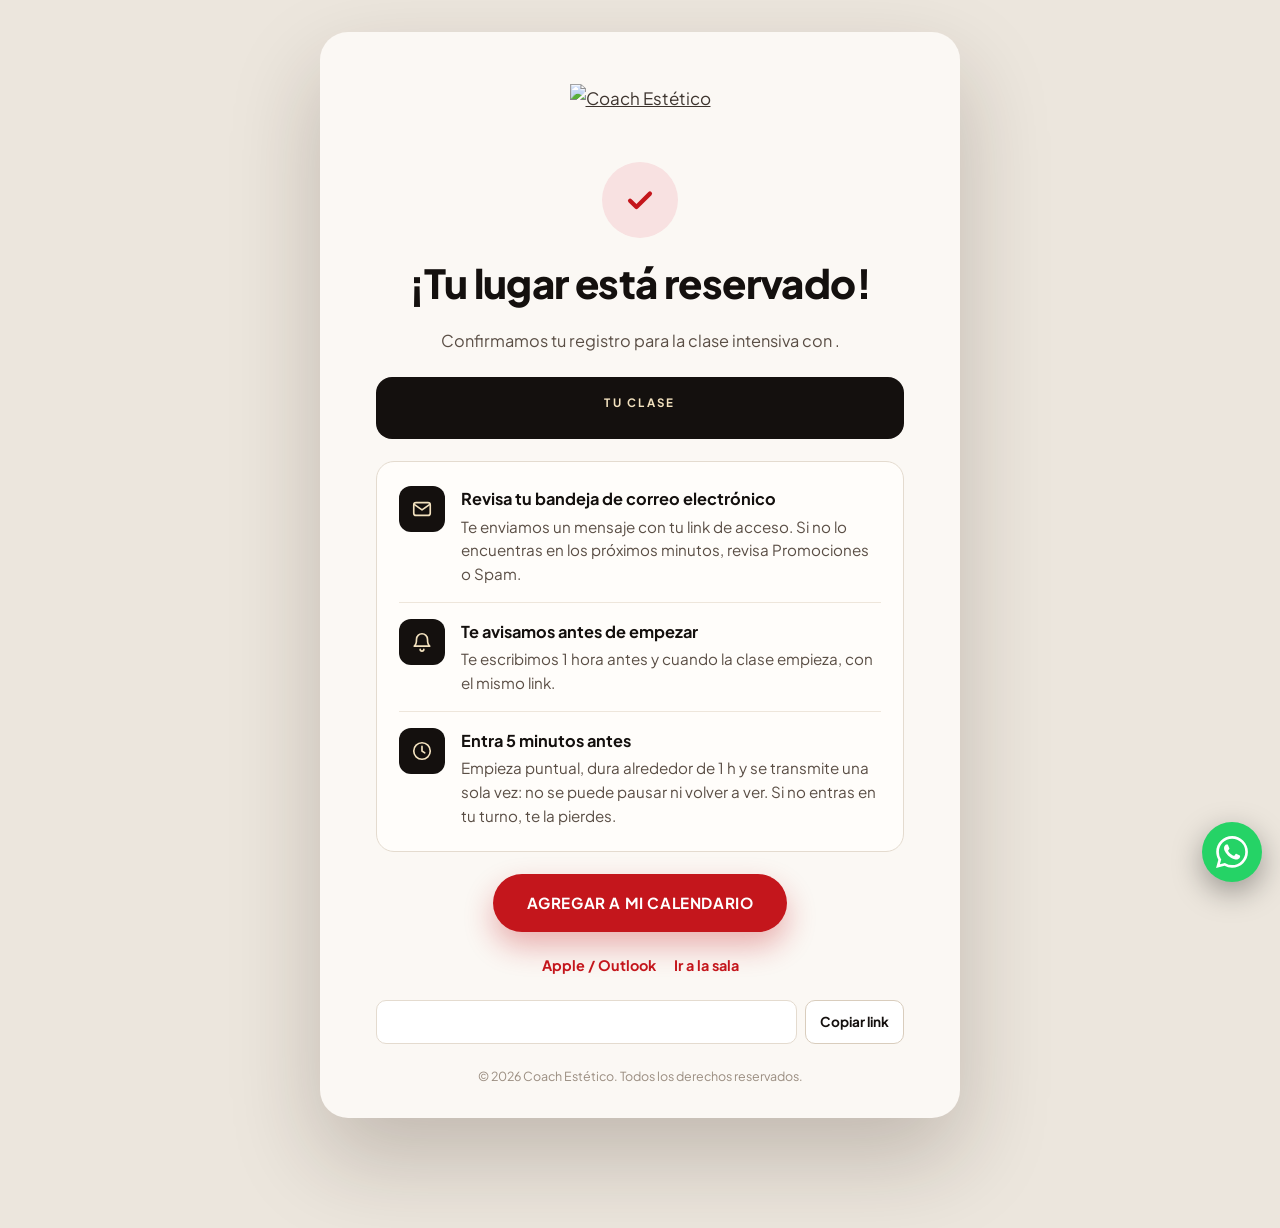
==== commit 8a36c8b4: "Video con el cierre comercial (wknvf2fTohs): oferta en 48:34 Arranca en el segundo 6 (antes hay una " ====
--- a/confirmacion.html
+++ b/confirmacion.html
@@ -41,7 +41,7 @@
       </li>
       <li>
         <span class="icono"><svg viewBox="0 0 24 24"><circle cx="12" cy="12" r="9"/><path d="M12 7v5l3 2"/></svg></span>
-        <div><strong>Entra 5 minutos antes</strong><p id="paso-duracion">Empieza puntual, dura alrededor de 50 min y se transmite una sola vez: no se puede pausar ni volver a ver. Si no entras en tu turno, te la pierdes.</p></div>
+        <div><strong>Entra 5 minutos antes</strong><p id="paso-duracion">Empieza puntual, dura alrededor de 1 h y se transmite una sola vez: no se puede pausar ni volver a ver. Si no entras en tu turno, te la pierdes.</p></div>
       </li>
     </ul>
 
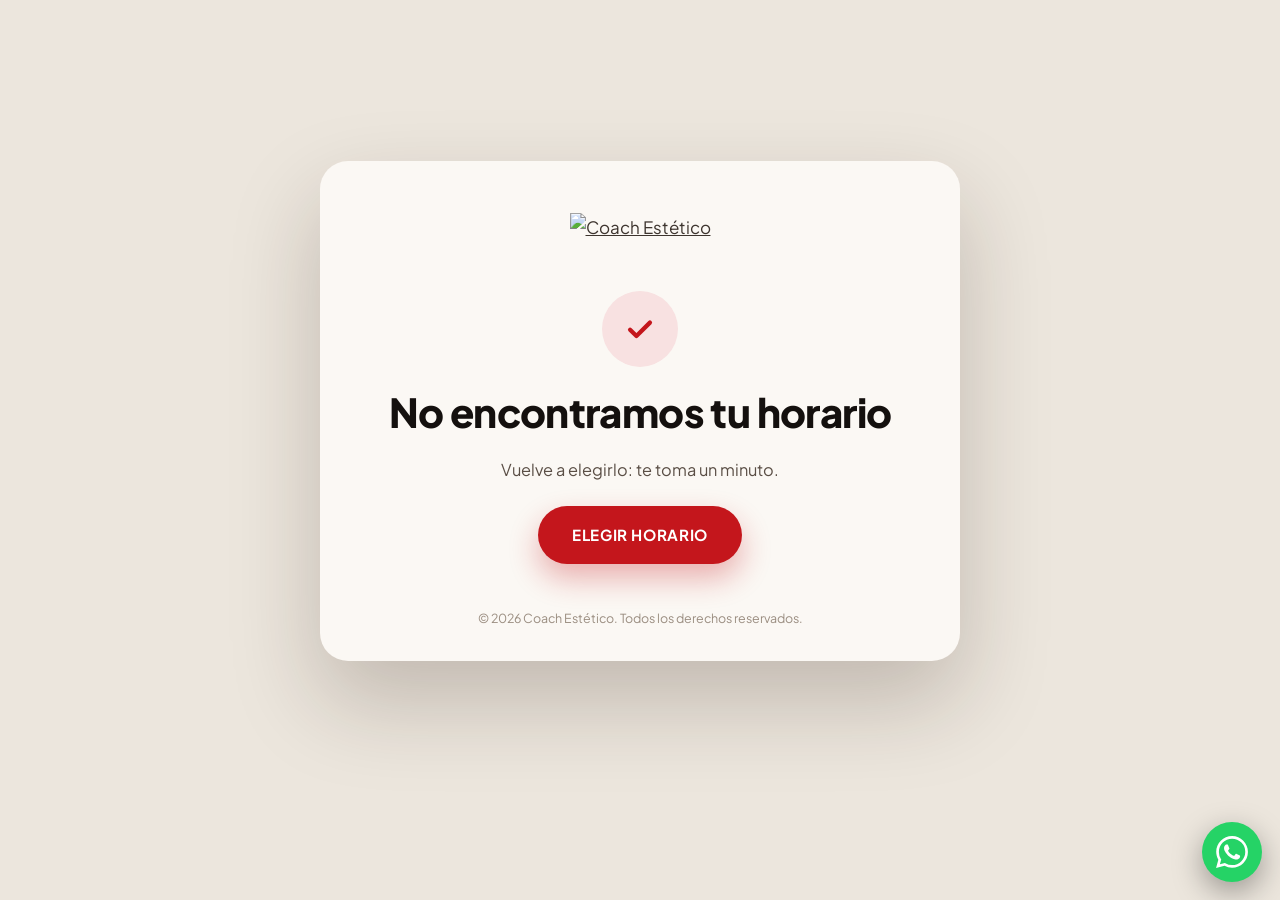
==== commit 7d86eed9: "Confirmación: registrar el clic en el botón de WhatsApp Co-Authored-By: Claude Opus 5.5 <noreply@ant" ====
--- a/confirmacion.html
+++ b/confirmacion.html
@@ -9,7 +9,7 @@
   <link rel="preconnect" href="https://fonts.googleapis.com">
   <link rel="preconnect" href="https://fonts.gstatic.com" crossorigin>
   <link rel="stylesheet" href="https://fonts.googleapis.com/css2?family=Plus+Jakarta+Sans:wght@400;500;600;700;800&display=swap">
-  <link rel="stylesheet" href="assets/css/estilo.css">
+  <link rel="stylesheet" href="assets/css/estilo.css?v=20261120b">
 </head>
 <body class="confirmacion">
 
@@ -65,8 +65,8 @@
     <svg viewBox="0 0 24 24" aria-hidden="true"><path d="M17.47 14.38c-.3-.15-1.76-.87-2.03-.97-.27-.1-.47-.15-.67.15-.2.3-.77.97-.94 1.16-.17.2-.35.22-.64.08-.3-.15-1.26-.47-2.39-1.48-.88-.79-1.48-1.76-1.65-2.06-.17-.3-.02-.46.13-.6.13-.14.3-.35.45-.52.15-.17.2-.3.3-.5.1-.2.05-.37-.03-.52-.07-.15-.67-1.61-.92-2.2-.24-.58-.49-.5-.67-.51h-.57c-.2 0-.52.07-.79.37-.27.3-1.04 1.02-1.04 2.48s1.07 2.88 1.21 3.07c.15.2 2.1 3.2 5.08 4.49.71.3 1.26.49 1.7.63.71.22 1.36.19 1.87.12.57-.09 1.76-.72 2-1.41.25-.7.25-1.29.18-1.41-.08-.13-.27-.2-.57-.35m-5.42 7.4h-.01a9.87 9.87 0 0 1-5.03-1.38l-.36-.21-3.74.98 1-3.65-.24-.37a9.86 9.86 0 0 1-1.51-5.26c0-5.45 4.44-9.88 9.89-9.88 2.64 0 5.12 1.03 6.99 2.9a9.83 9.83 0 0 1 2.89 6.99c0 5.45-4.44 9.88-9.88 9.88m8.41-18.3A11.82 11.82 0 0 0 12.05 0C5.5 0 .16 5.34.16 11.89c0 2.1.55 4.14 1.59 5.95L.06 24l6.3-1.65a11.88 11.88 0 0 0 5.68 1.45h.01c6.55 0 11.89-5.34 11.89-11.89 0-3.18-1.24-6.17-3.48-8.41Z"/></svg>
   </a>
 
-  <script src="assets/js/config.js"></script>
-  <script src="assets/js/comun.js"></script>
-  <script src="assets/js/confirmacion.js"></script>
+  <script src="assets/js/config.js?v=20261120b"></script>
+  <script src="assets/js/comun.js?v=20261120b"></script>
+  <script src="assets/js/confirmacion.js?v=20261120b"></script>
 </body>
 </html>
--- a/assets/css/estilo.css
+++ b/assets/css/estilo.css
@@ -288,7 +288,13 @@
 .logo-panel { height: 58px; width: auto; }
 .sala-pagina { min-height: 100vh; display: grid; grid-template-rows: auto 1fr; }
 .sala { display: grid; gap: 20px; align-content: start; padding-block: 20px 40px; width: 100%; max-width: 1480px; margin-inline: auto; padding-inline: 16px; }
-@media (min-width: 1024px) { .sala { grid-template-columns: minmax(0, 1fr) 360px; gap: 24px; padding-inline: 24px; } }
+@media (min-width: 1024px) {
+  .sala { grid-template-columns: minmax(0, 1fr) 360px; gap: 24px; padding-inline: 24px; }
+  .sala > .lateral { grid-column: 2; grid-row: 1 / span 2; align-self: start; }
+  .sala > .calendario { grid-column: 1; grid-row: 2; }
+}
+.calendario { margin: 0; border: 1px solid var(--linea); border-radius: 14px; overflow: hidden; background: var(--panel); }
+.calendario img { display: block; width: 100%; height: auto; }
 
 .pantalla { position: relative; width: 100%; aspect-ratio: 16 / 9; background: #000; border-radius: 14px; overflow: hidden; }
 .pantalla video, .pantalla iframe { position: absolute; inset: 0; width: 100%; height: 100%; border: 0; background: #000; }
@@ -318,6 +324,7 @@
 .mini:hover { background: rgba(0, 0, 0, 0.8); }
 .mini.rojo { background: var(--rojo); border-color: var(--rojo); }
 .chip-oferta { position: absolute; left: 12px; bottom: 12px; z-index: 3; }
+@media (max-width: 600px) { .chip-oferta { left: 10px; top: 10px; bottom: auto; } } /* abajo se pisa con "Pantalla completa" */
 
 .titulo-sala { display: grid; gap: 4px; margin-top: 14px; }
 .titulo-sala h1 { font-size: clamp(1.15rem, 2vw, 1.5rem); font-weight: 800; }
@@ -373,3 +380,19 @@
 
 .horarios-nuevos { display: grid; gap: 8px; width: 100%; max-width: 360px; }
 .horarios-nuevos .boton { min-height: 46px; font-size: 0.95rem; }
+
+/* ---------- Sala: aviso de inscripción (desde la oferta) ---------- */
+.aviso-inscripcion {
+  position: fixed; left: 16px; bottom: calc(16px + env(safe-area-inset-bottom, 0px)); z-index: 40;
+  display: flex; align-items: center; gap: 12px; max-width: min(360px, calc(100vw - 32px));
+  padding: 12px 16px; border-radius: 12px; border: 1px solid var(--linea-fuerte);
+  background: rgba(18, 13, 13, 0.96); color: var(--blanco); box-shadow: 0 12px 30px rgba(0, 0, 0, 0.45);
+  font-size: 0.92rem; line-height: 1.35;
+  opacity: 0; transform: translateY(12px); transition: opacity 0.35s, transform 0.35s;
+}
+.aviso-inscripcion.visible { opacity: 1; transform: none; }
+.aviso-inscripcion p { margin: 0; }
+.aviso-inscripcion strong { color: var(--crema); }
+.aviso-inscripcion .tilde { flex: none; width: 30px; height: 30px; border-radius: 50%; background: #1f9d55; display: grid; place-items: center; }
+.aviso-inscripcion .tilde svg { width: 16px; height: 16px; fill: none; stroke: #fff; stroke-width: 3; stroke-linecap: round; stroke-linejoin: round; }
+@media (prefers-reduced-motion: reduce) { .aviso-inscripcion { transition: none; transform: none; } }
